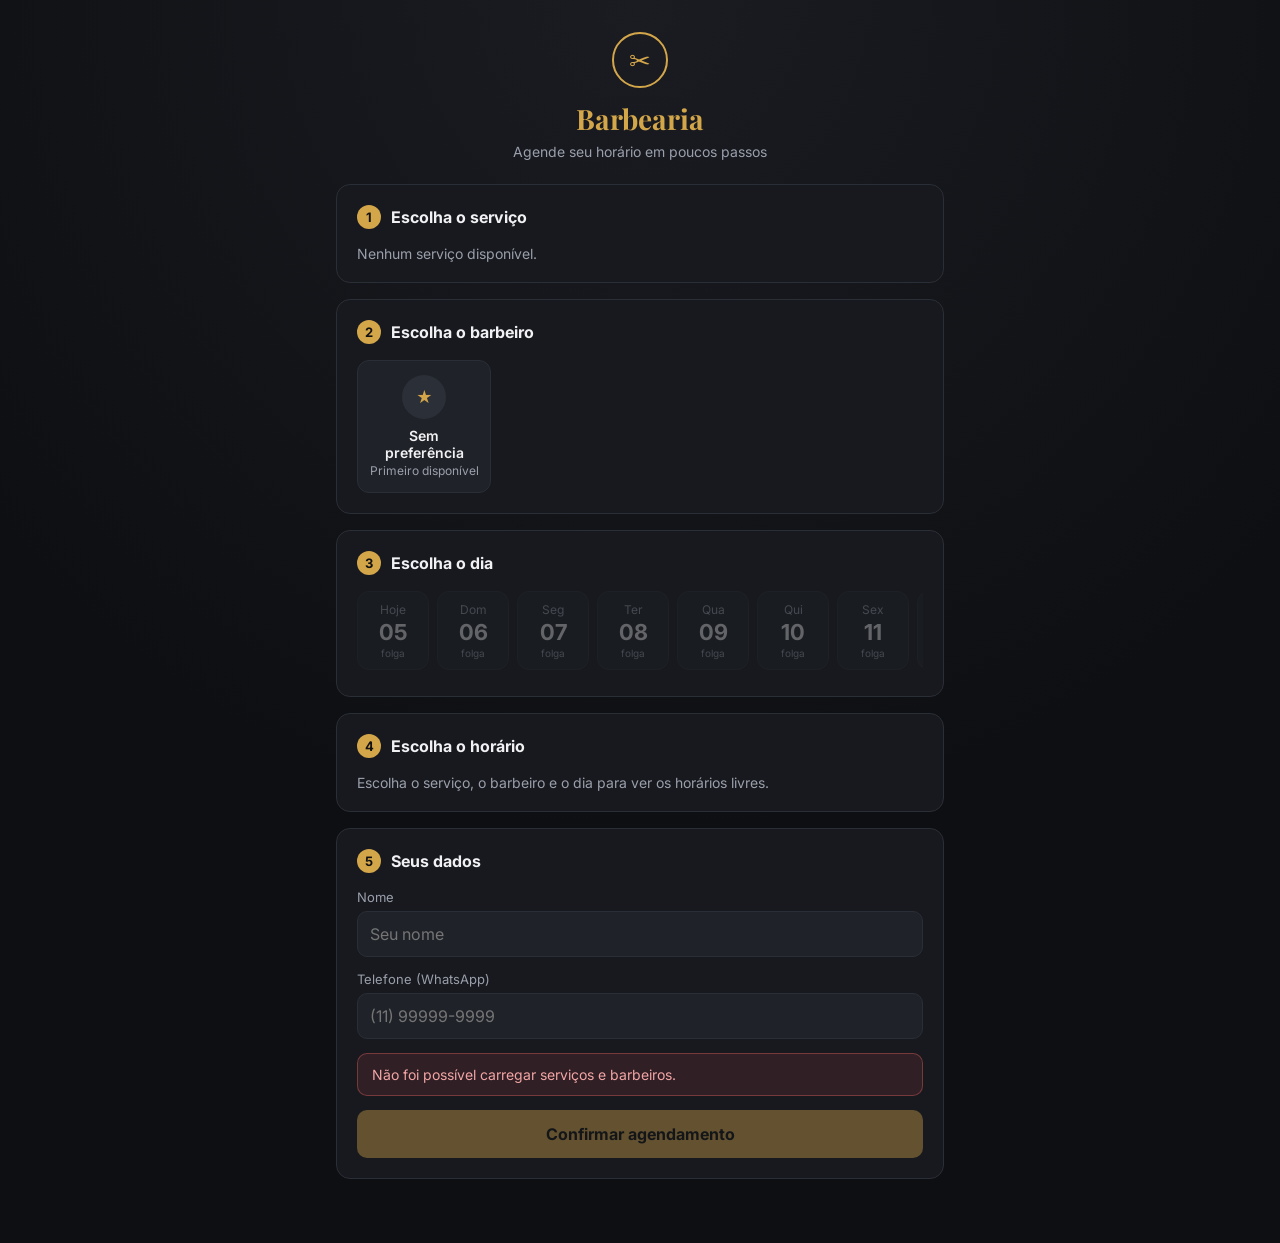
==== frontend/index.html @ d9216c3a "feat: initial release - sistema de agendamento barbearia com n8n" ====
<!DOCTYPE html>
<html lang="pt-BR">
<head>
  <meta charset="UTF-8" />
  <meta name="viewport" content="width=device-width, initial-scale=1.0" />
  <title>Agendamento</title>
  <link rel="preconnect" href="https://fonts.googleapis.com" />
  <link href="https://fonts.googleapis.com/css2?family=Inter:wght@400;500;600;700&family=Playfair+Display:wght@700&display=swap" rel="stylesheet" />
  <link rel="stylesheet" href="styles.css" />
</head>
<body>
  <main class="app">
    <header class="header">
      <div class="logo" aria-hidden="true">✂</div>
      <h1 id="shopName">Barbearia</h1>
      <p class="subtitle">Agende seu horário em poucos passos</p>
    </header>

    <div id="mockBanner" class="banner hidden">
      Modo demonstração: dados de exemplo, nada é gravado na agenda.
    </div>

    <section id="bookingView">
      <div class="card">
        <h2><span class="step">1</span> Escolha o serviço</h2>
        <div id="serviceList" class="service-list" role="radiogroup" aria-label="Serviço">
          <div class="skeleton skeleton-service"></div>
          <div class="skeleton skeleton-service"></div>
        </div>
      </div>

      <div class="card">
        <h2><span class="step">2</span> Escolha o barbeiro</h2>
        <div id="barberList" class="barber-list" role="radiogroup" aria-label="Barbeiro">
          <div class="skeleton skeleton-barber"></div>
          <div class="skeleton skeleton-barber"></div>
          <div class="skeleton skeleton-barber"></div>
        </div>
      </div>

      <div class="card">
        <h2><span class="step">3</span> Escolha o dia</h2>
        <div id="dayList" class="day-list" role="radiogroup" aria-label="Dia"></div>
      </div>

      <div class="card">
        <h2><span class="step">4</span> Escolha o horário</h2>
        <div id="slotArea">
          <p class="hint">Escolha o serviço, o barbeiro e o dia para ver os horários livres.</p>
        </div>
      </div>

      <form id="customerForm" class="card" novalidate>
        <h2><span class="step">5</span> Seus dados</h2>
        <label class="field">
          <span>Nome</span>
          <input id="name" type="text" autocomplete="name" placeholder="Seu nome" required />
        </label>
        <label class="field">
          <span>Telefone (WhatsApp)</span>
          <input id="phone" type="tel" autocomplete="tel" inputmode="numeric" placeholder="(11) 99999-9999" required />
        </label>

        <div id="summary" class="summary hidden"></div>
        <div id="formError" class="alert alert-error hidden" role="alert"></div>
        <div id="suggestions" class="alert alert-warn hidden" role="alert"></div>

        <button id="submitBtn" type="submit" class="btn-primary" disabled>Confirmar agendamento</button>
      </form>
    </section>

    <section id="successView" class="card success hidden" aria-live="polite">
      <div class="success-icon">✓</div>
      <h2>Agendamento confirmado!</h2>
      <dl id="successDetails" class="details"></dl>
      <p class="hint">Guarde o código do agendamento caso precise remarcar ou cancelar.</p>
      <button id="newBookingBtn" type="button" class="btn-secondary">Fazer outro agendamento</button>
    </section>

    <footer class="footer" id="footerInfo"></footer>
  </main>

  <script src="config.js"></script>
  <script src="app.js"></script>
</body>
</html>
---- frontend/styles.css ----
:root {
  --bg: #0e0f12;
  --card: #17191e;
  --card-2: #1f2228;
  --border: #2a2e36;
  --text: #f1f1f3;
  --muted: #9a9fab;
  --gold: #d4a64a;
  --gold-soft: rgba(212, 166, 74, 0.14);
  --danger: #e25c5c;
  --warn: #e8b04b;
  --ok: #4cc38a;
  --radius: 14px;
}

* {
  box-sizing: border-box;
}

body {
  margin: 0;
  background: radial-gradient(circle at top, #1a1c22 0%, var(--bg) 60%);
  color: var(--text);
  font-family: 'Inter', system-ui, sans-serif;
  min-height: 100vh;
}

.app {
  max-width: 640px;
  margin: 0 auto;
  padding: 32px 16px 48px;
}

.header {
  text-align: center;
  margin-bottom: 24px;
}

.logo {
  width: 56px;
  height: 56px;
  margin: 0 auto 12px;
  display: grid;
  place-items: center;
  border-radius: 50%;
  border: 2px solid var(--gold);
  color: var(--gold);
  font-size: 26px;
}

.header h1 {
  font-family: 'Playfair Display', serif;
  font-size: 28px;
  margin: 0;
  color: var(--gold);
}

.subtitle {
  color: var(--muted);
  margin: 6px 0 0;
  font-size: 14px;
}

.banner {
  background: var(--gold-soft);
  border: 1px dashed var(--gold);
  color: var(--gold);
  padding: 10px 14px;
  border-radius: 10px;
  font-size: 13px;
  text-align: center;
  margin-bottom: 16px;
}

.card {
  background: var(--card);
  border: 1px solid var(--border);
  border-radius: var(--radius);
  padding: 20px;
  margin-bottom: 16px;
}

.card h2 {
  font-size: 16px;
  margin: 0 0 16px;
  display: flex;
  align-items: center;
  gap: 10px;
}

.step {
  width: 24px;
  height: 24px;
  border-radius: 50%;
  background: var(--gold);
  color: #111;
  font-size: 13px;
  font-weight: 700;
  display: inline-grid;
  place-items: center;
}

.service-list {
  display: grid;
  gap: 8px;
}

.service {
  display: flex;
  justify-content: space-between;
  align-items: center;
  gap: 12px;
  background: var(--card-2);
  border: 1px solid var(--border);
  border-radius: 12px;
  padding: 12px 14px;
  color: var(--text);
  cursor: pointer;
  font: inherit;
  text-align: left;
  transition: border-color 0.15s, background 0.15s;
}

.service:hover {
  border-color: var(--gold);
}

.service .s-name {
  font-weight: 600;
}

.service .s-dur {
  color: var(--muted);
  font-size: 12px;
  margin-top: 2px;
}

.service .s-price {
  color: var(--gold);
  font-weight: 700;
  white-space: nowrap;
}

.service[aria-checked="true"] {
  border-color: var(--gold);
  background: var(--gold-soft);
}

.barber-list {
  display: grid;
  grid-template-columns: repeat(auto-fill, minmax(130px, 1fr));
  gap: 10px;
}

.barber {
  background: var(--card-2);
  border: 1px solid var(--border);
  border-radius: 12px;
  padding: 14px 10px;
  color: var(--text);
  cursor: pointer;
  text-align: center;
  font: inherit;
  transition: border-color 0.15s, background 0.15s;
}

.barber:hover {
  border-color: var(--gold);
}

.barber .avatar {
  width: 44px;
  height: 44px;
  border-radius: 50%;
  margin: 0 auto 8px;
  display: grid;
  place-items: center;
  font-weight: 700;
  background: #2b2f37;
  color: var(--gold);
}

.barber .name {
  font-weight: 600;
  font-size: 14px;
}

.barber .desc {
  color: var(--muted);
  font-size: 12px;
  margin-top: 2px;
}

.barber[aria-checked="true"] {
  border-color: var(--gold);
  background: var(--gold-soft);
}

.day-list {
  display: flex;
  gap: 8px;
  overflow-x: auto;
  padding-bottom: 6px;
  scroll-snap-type: x mandatory;
}

.day {
  flex: 0 0 72px;
  scroll-snap-align: start;
  background: var(--card-2);
  border: 1px solid var(--border);
  border-radius: 12px;
  padding: 10px 6px;
  color: var(--text);
  cursor: pointer;
  text-align: center;
  font: inherit;
  transition: border-color 0.15s, background 0.15s;
}

.day .wd {
  font-size: 12px;
  color: var(--muted);
  text-transform: capitalize;
}

.day .dn {
  font-size: 22px;
  font-weight: 700;
  margin: 2px 0;
}

.day .mo {
  font-size: 12px;
  color: var(--muted);
  text-transform: capitalize;
}

.day:hover:not(:disabled) {
  border-color: var(--gold);
}

.day[aria-checked="true"] {
  border-color: var(--gold);
  background: var(--gold);
  color: #111;
}

.day[aria-checked="true"] .wd,
.day[aria-checked="true"] .mo {
  color: #111;
}

.day:disabled {
  opacity: 0.35;
  cursor: not-allowed;
}

.day .closed {
  font-size: 10px;
  color: var(--muted);
}

.slot-grid {
  display: grid;
  grid-template-columns: repeat(auto-fill, minmax(84px, 1fr));
  gap: 8px;
}

.slot {
  background: var(--card-2);
  border: 1px solid var(--border);
  border-radius: 10px;
  padding: 10px 4px;
  color: var(--text);
  cursor: pointer;
  font: inherit;
  font-weight: 600;
  transition: border-color 0.15s, background 0.15s;
}

.slot small {
  display: block;
  font-weight: 400;
  color: var(--muted);
  font-size: 11px;
  margin-top: 2px;
}

.slot:hover {
  border-color: var(--gold);
}

.slot[aria-checked="true"] {
  background: var(--gold);
  border-color: var(--gold);
  color: #111;
}

.slot[aria-checked="true"] small {
  color: #111;
}

.slot-group-title {
  color: var(--muted);
  font-size: 12px;
  text-transform: uppercase;
  letter-spacing: 0.06em;
  margin: 12px 0 8px;
}

.slot-group-title:first-child {
  margin-top: 0;
}

.hint {
  color: var(--muted);
  font-size: 14px;
  margin: 0;
}

.field {
  display: block;
  margin-bottom: 14px;
}

.field span {
  display: block;
  font-size: 13px;
  color: var(--muted);
  margin-bottom: 6px;
}

.field input,
.field select {
  width: 100%;
  background: var(--card-2);
  border: 1px solid var(--border);
  border-radius: 10px;
  padding: 12px;
  color: var(--text);
  font: inherit;
  outline: none;
  transition: border-color 0.15s;
}

.field input:focus,
.field select:focus {
  border-color: var(--gold);
}

.field input.invalid {
  border-color: var(--danger);
}

.summary {
  background: var(--card-2);
  border: 1px solid var(--border);
  border-radius: 10px;
  padding: 12px 14px;
  font-size: 14px;
  margin-bottom: 14px;
  line-height: 1.6;
}

.summary strong {
  color: var(--gold);
}

.alert {
  border-radius: 10px;
  padding: 12px 14px;
  font-size: 14px;
  margin-bottom: 14px;
}

.alert-error {
  background: rgba(226, 92, 92, 0.12);
  border: 1px solid rgba(226, 92, 92, 0.4);
  color: #f3a5a5;
}

.alert-warn {
  background: rgba(232, 176, 75, 0.1);
  border: 1px solid rgba(232, 176, 75, 0.4);
  color: #f1cf8f;
}

.alert .suggestion-list {
  display: flex;
  flex-wrap: wrap;
  gap: 8px;
  margin-top: 10px;
}

.alert .suggestion {
  background: transparent;
  border: 1px solid var(--warn);
  color: var(--warn);
  border-radius: 8px;
  padding: 8px 10px;
  cursor: pointer;
  font: inherit;
  font-size: 13px;
}

.alert .suggestion:hover {
  background: rgba(232, 176, 75, 0.15);
}

.btn-primary,
.btn-secondary {
  width: 100%;
  padding: 14px;
  border-radius: 10px;
  font: inherit;
  font-weight: 700;
  cursor: pointer;
  transition: opacity 0.15s, background 0.15s;
}

.btn-primary {
  background: var(--gold);
  color: #111;
  border: none;
}

.btn-primary:disabled {
  opacity: 0.4;
  cursor: not-allowed;
}

.btn-secondary {
  background: transparent;
  color: var(--gold);
  border: 1px solid var(--gold);
}

.success {
  text-align: center;
}

.success-icon {
  width: 64px;
  height: 64px;
  border-radius: 50%;
  margin: 0 auto 12px;
  background: rgba(76, 195, 138, 0.15);
  color: var(--ok);
  font-size: 32px;
  display: grid;
  place-items: center;
}

.details {
  display: grid;
  grid-template-columns: auto 1fr;
  gap: 8px 16px;
  text-align: left;
  margin: 20px 0;
}

.details dt {
  color: var(--muted);
  font-size: 14px;
}

.details dd {
  margin: 0;
  font-weight: 600;
  word-break: break-all;
}

.footer {
  text-align: center;
  color: var(--muted);
  font-size: 12px;
  margin-top: 8px;
}

.skeleton {
  background: linear-gradient(90deg, #1f2228 25%, #282c33 50%, #1f2228 75%);
  background-size: 200% 100%;
  animation: shimmer 1.2s infinite;
  border-radius: 10px;
}

.skeleton-service {
  height: 58px;
}

.skeleton-barber {
  height: 96px;
}

.skeleton-slot {
  height: 42px;
}

@keyframes shimmer {
  to {
    background-position: -200% 0;
  }
}

.hidden {
  display: none !important;
}
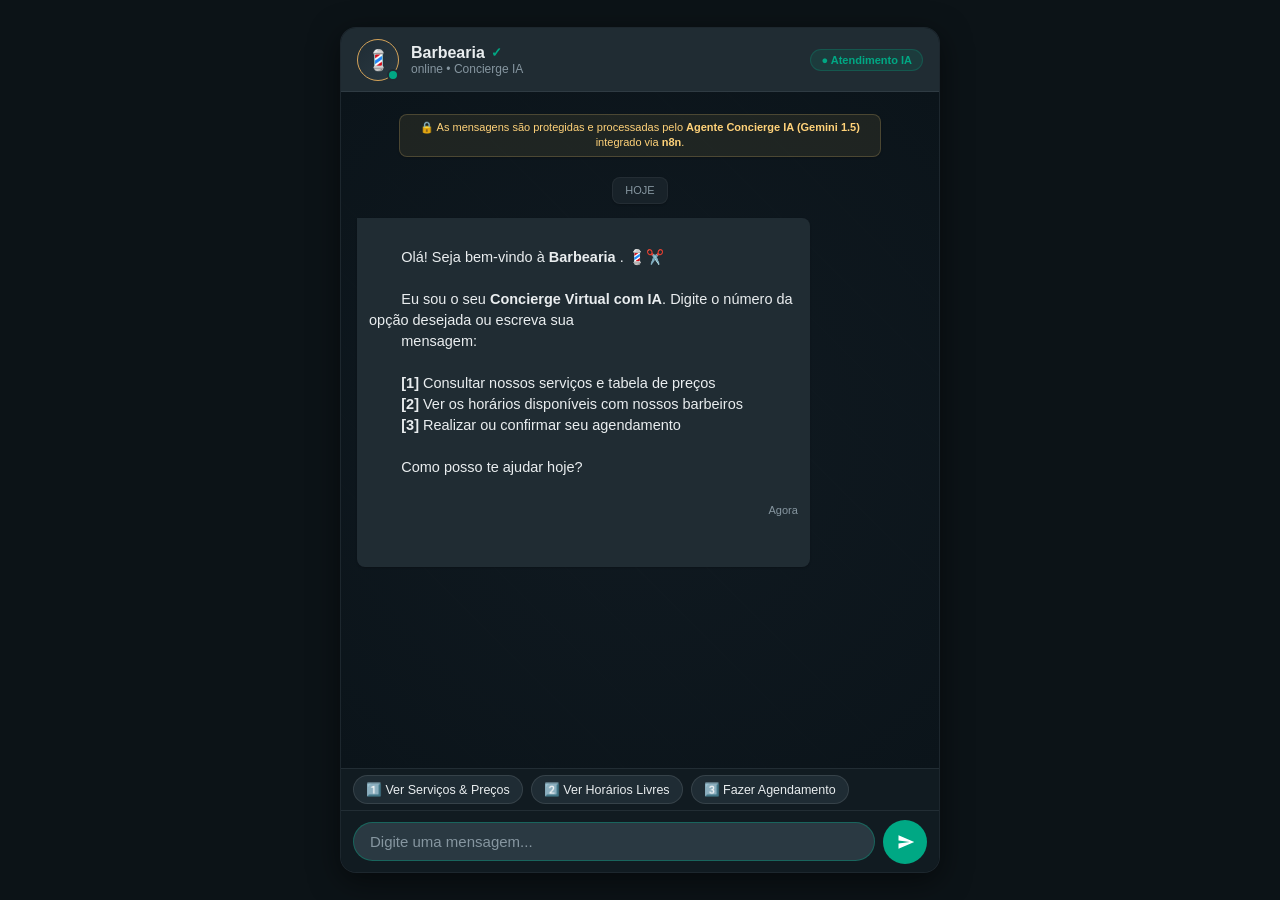
==== commit f3c5994a: "feat: reformulacao completa do sistema com IA Generativa, n8n, 8 capturas e documentacao tecnica" ====
--- a/frontend/index.html
+++ b/frontend/index.html
@@ -1,86 +1,84 @@
 <!DOCTYPE html>
 <html lang="pt-BR">
+
 <head>
   <meta charset="UTF-8" />
-  <meta name="viewport" content="width=device-width, initial-scale=1.0" />
-  <title>Agendamento</title>
-  <link rel="preconnect" href="https://fonts.googleapis.com" />
-  <link href="https://fonts.googleapis.com/css2?family=Inter:wght@400;500;600;700&family=Playfair+Display:wght@700&display=swap" rel="stylesheet" />
+  <meta name="viewport" content="width=device-width, initial-scale=1.0, maximum-scale=1.0, user-scalable=no" />
+  <title>Barbearia • Atendente WhatsApp IA</title>
   <link rel="stylesheet" href="styles.css" />
 </head>
+
 <body>
-  <main class="app">
-    <header class="header">
-      <div class="logo" aria-hidden="true">✂</div>
-      <h1 id="shopName">Barbearia</h1>
-      <p class="subtitle">Agende seu horário em poucos passos</p>
+  <div class="chat-app">
+    <!-- Header estilo WhatsApp Web -->
+    <header class="chat-header">
+      <div class="header-left">
+        <div class="avatar-container">
+          <div class="avatar">💈</div>
+          <span class="online-badge" title="Online"></span>
+        </div>
+        <div class="contact-info">
+          <span class="contact-name">
+            Barbearia
+            <span class="verified-icon" title="Conta Comercial Verificada">✓</span>
+          </span>
+          <span id="contactStatus" class="contact-status">online • Concierge IA</span>
+        </div>
+      </div>
+      <div class="header-right">
+        <span class="status-pill">● Atendimento IA</span>
+      </div>
     </header>
 
-    <div id="mockBanner" class="banner hidden">
-      Modo demonstração: dados de exemplo, nada é gravado na agenda.
+    <!-- Área de Mensagens -->
+    <main id="chatMessages" class="chat-messages" aria-live="polite">
+      <!-- Badge de Segurança -->
+      <div class="system-badge security-badge">
+        🔒 As mensagens são protegidas e processadas pelo <strong>Agente Concierge IA (Gemini 1.5)</strong> integrado
+        via <strong>n8n</strong>.
+      </div>
+
+      <div class="system-badge">HOJE</div>
+
+      <!-- Mensagem Inicial do Agente -->
+      <div class="message-bubble message-incoming">
+        Olá! Seja bem-vindo à <strong>Barbearia </strong>. 💈✂️
+
+        Eu sou o seu <strong>Concierge Virtual com IA</strong>. Digite o número da opção desejada ou escreva sua
+        mensagem:
+
+        <strong>[1]</strong> Consultar nossos serviços e tabela de preços
+        <strong>[2]</strong> Ver os horários disponíveis com nossos barbeiros
+        <strong>[3]</strong> Realizar ou confirmar seu agendamento
+
+        Como posso te ajudar hoje?
+        <div class="message-meta">
+          <span class="msg-time">Agora</span>
+        </div>
+      </div>
+    </main>
+
+    <!-- Sugestões de Respostas Rápidas (Chips) -->
+    <div class="quick-chips-container" id="quickChips">
+      <button class="chip-btn" data-text="1">1️⃣ Ver Serviços & Preços</button>
+      <button class="chip-btn" data-text="2">2️⃣ Ver Horários Livres</button>
+      <button class="chip-btn" data-text="3">3️⃣ Fazer Agendamento</button>
     </div>
 
-    <section id="bookingView">
-      <div class="card">
-        <h2><span class="step">1</span> Escolha o serviço</h2>
-        <div id="serviceList" class="service-list" role="radiogroup" aria-label="Serviço">
-          <div class="skeleton skeleton-service"></div>
-          <div class="skeleton skeleton-service"></div>
-        </div>
-      </div>
-
-      <div class="card">
-        <h2><span class="step">2</span> Escolha o barbeiro</h2>
-        <div id="barberList" class="barber-list" role="radiogroup" aria-label="Barbeiro">
-          <div class="skeleton skeleton-barber"></div>
-          <div class="skeleton skeleton-barber"></div>
-          <div class="skeleton skeleton-barber"></div>
-        </div>
-      </div>
-
-      <div class="card">
-        <h2><span class="step">3</span> Escolha o dia</h2>
-        <div id="dayList" class="day-list" role="radiogroup" aria-label="Dia"></div>
-      </div>
-
-      <div class="card">
-        <h2><span class="step">4</span> Escolha o horário</h2>
-        <div id="slotArea">
-          <p class="hint">Escolha o serviço, o barbeiro e o dia para ver os horários livres.</p>
-        </div>
-      </div>
-
-      <form id="customerForm" class="card" novalidate>
-        <h2><span class="step">5</span> Seus dados</h2>
-        <label class="field">
-          <span>Nome</span>
-          <input id="name" type="text" autocomplete="name" placeholder="Seu nome" required />
-        </label>
-        <label class="field">
-          <span>Telefone (WhatsApp)</span>
-          <input id="phone" type="tel" autocomplete="tel" inputmode="numeric" placeholder="(11) 99999-9999" required />
-        </label>
-
-        <div id="summary" class="summary hidden"></div>
-        <div id="formError" class="alert alert-error hidden" role="alert"></div>
-        <div id="suggestions" class="alert alert-warn hidden" role="alert"></div>
-
-        <button id="submitBtn" type="submit" class="btn-primary" disabled>Confirmar agendamento</button>
-      </form>
-    </section>
-
-    <section id="successView" class="card success hidden" aria-live="polite">
-      <div class="success-icon">✓</div>
-      <h2>Agendamento confirmado!</h2>
-      <dl id="successDetails" class="details"></dl>
-      <p class="hint">Guarde o código do agendamento caso precise remarcar ou cancelar.</p>
-      <button id="newBookingBtn" type="button" class="btn-secondary">Fazer outro agendamento</button>
-    </section>
-
-    <footer class="footer" id="footerInfo"></footer>
-  </main>
+    <!-- Área de Input da Mensagem -->
+    <footer class="chat-input-area">
+      <input type="text" id="chatInput" class="chat-input" placeholder="Digite uma mensagem..." autocomplete="off"
+        maxlength="500" />
+      <button id="sendBtn" class="send-btn" aria-label="Enviar mensagem">
+        <svg viewBox="0 0 24 24">
+          <path d="M2.01 21L23 12 2.01 3 2 10l15 2-15 2z"></path>
+        </svg>
+      </button>
+    </footer>
+  </div>
 
   <script src="config.js"></script>
   <script src="app.js"></script>
 </body>
-</html>
+
+</html>
--- a/frontend/styles.css
+++ b/frontend/styles.css
@@ -1,508 +1,369 @@
+/* WhatsApp Web Dark Theme */
 :root {
-  --bg: #0e0f12;
-  --card: #17191e;
-  --card-2: #1f2228;
-  --border: #2a2e36;
-  --text: #f1f1f3;
-  --muted: #9a9fab;
-  --gold: #d4a64a;
-  --gold-soft: rgba(212, 166, 74, 0.14);
-  --danger: #e25c5c;
-  --warn: #e8b04b;
-  --ok: #4cc38a;
-  --radius: 14px;
+  --wa-bg: #0c1317;
+  --wa-chat-bg: #0b141a;
+  --wa-header: #202c33;
+  --wa-panel-bg: #111b21;
+  --wa-incoming: #202c33;
+  --wa-outgoing: #005c4b;
+  --wa-text: #e9edef;
+  --wa-text-muted: #8696a0;
+  --wa-accent: #00a884;
+  --wa-gold: #d4a359;
+  --wa-blue-check: #53bdeb;
+  --wa-border: rgba(134, 150, 160, 0.15);
+  --wa-input-bg: #2a3942;
+  --wa-badge-bg: #182229;
 }
 
 * {
   box-sizing: border-box;
+  margin: 0;
+  padding: 0;
 }
 
 body {
-  margin: 0;
-  background: radial-gradient(circle at top, #1a1c22 0%, var(--bg) 60%);
-  color: var(--text);
-  font-family: 'Inter', system-ui, sans-serif;
-  min-height: 100vh;
-}
-
-.app {
-  max-width: 640px;
-  margin: 0 auto;
-  padding: 32px 16px 48px;
-}
-
-.header {
+  font-family: -apple-system, BlinkMacSystemFont, "Segoe UI", Roboto, Helvetica, Arial, sans-serif;
+  background-color: var(--wa-bg);
+  color: var(--wa-text);
+  height: 100vh;
+  display: flex;
+  justify-content: center;
+  align-items: center;
+  overflow: hidden;
+}
+
+.chat-app {
+  width: 100%;
+  max-width: 600px;
+  height: 100vh;
+  display: flex;
+  flex-direction: column;
+  background: var(--wa-chat-bg);
+  box-shadow: 0 8px 30px rgba(0, 0, 0, 0.5);
+  position: relative;
+}
+
+@media (min-width: 650px) {
+  .chat-app {
+    height: 94vh;
+    border-radius: 16px;
+    overflow: hidden;
+    border: 1px solid var(--wa-border);
+  }
+}
+
+/* Header */
+.chat-header {
+  height: 64px;
+  background: var(--wa-header);
+  display: flex;
+  align-items: center;
+  justify-content: space-between;
+  padding: 0 16px;
+  border-bottom: 1px solid var(--wa-border);
+  z-index: 10;
+}
+
+.header-left {
+  display: flex;
+  align-items: center;
+  gap: 12px;
+}
+
+.avatar-container {
+  position: relative;
+}
+
+.avatar {
+  width: 42px;
+  height: 42px;
+  border-radius: 50%;
+  background: linear-gradient(135deg, #1f2c34, #2a3942);
+  border: 1px solid var(--wa-gold);
+  display: flex;
+  align-items: center;
+  justify-content: center;
+  font-size: 20px;
+}
+
+.online-badge {
+  position: absolute;
+  bottom: 0;
+  right: 0;
+  width: 12px;
+  height: 12px;
+  background: var(--wa-accent);
+  border-radius: 50%;
+  border: 2px solid var(--wa-header);
+}
+
+.contact-info {
+  display: flex;
+  flex-direction: column;
+}
+
+.contact-name {
+  font-size: 16px;
+  font-weight: 600;
+  color: var(--wa-text);
+  display: flex;
+  align-items: center;
+  gap: 6px;
+}
+
+.verified-icon {
+  color: var(--wa-accent);
+  font-size: 13px;
+}
+
+.contact-status {
+  font-size: 12px;
+  color: var(--wa-text-muted);
+  transition: color 0.2s;
+}
+
+.contact-status.typing {
+  color: var(--wa-accent);
+  font-weight: 600;
+}
+
+.header-right {
+  display: flex;
+  align-items: center;
+  gap: 8px;
+}
+
+.status-pill {
+  font-size: 11px;
+  font-weight: 600;
+  color: var(--wa-accent);
+  background: rgba(0, 168, 132, 0.12);
+  padding: 4px 10px;
+  border-radius: 12px;
+  border: 1px solid rgba(0, 168, 132, 0.25);
+  display: inline-flex;
+  align-items: center;
+  gap: 5px;
+}
+
+/* Chat Messages Area */
+.chat-messages {
+  flex: 1;
+  overflow-y: auto;
+  padding: 16px 16px 8px;
+  display: flex;
+  flex-direction: column;
+  gap: 8px;
+  background: 
+    radial-gradient(circle at 50% 50%, rgba(20, 30, 38, 0.6) 0%, rgba(11, 20, 26, 0.95) 100%),
+    repeating-linear-gradient(45deg, rgba(255,255,255,0.015) 0, rgba(255,255,255,0.015) 1px, transparent 0, transparent 50px);
+}
+
+.chat-messages::-webkit-scrollbar {
+  width: 6px;
+}
+
+.chat-messages::-webkit-scrollbar-thumb {
+  background: rgba(255, 255, 255, 0.15);
+  border-radius: 3px;
+}
+
+/* Day & Security Badges */
+.system-badge {
+  align-self: center;
+  background: var(--wa-badge-bg);
+  color: var(--wa-text-muted);
+  font-size: 11px;
+  padding: 5px 12px;
+  border-radius: 8px;
   text-align: center;
-  margin-bottom: 24px;
-}
-
-.logo {
-  width: 56px;
-  height: 56px;
-  margin: 0 auto 12px;
-  display: grid;
-  place-items: center;
+  margin: 6px 0;
+  box-shadow: 0 1px 2px rgba(0, 0, 0, 0.2);
+  border: 1px solid rgba(255, 255, 255, 0.05);
+  max-width: 85%;
+  line-height: 1.4;
+}
+
+.security-badge {
+  color: #ffd279;
+  background: rgba(255, 210, 121, 0.08);
+  border: 1px solid rgba(255, 210, 121, 0.2);
+}
+
+/* Message Bubbles */
+.message-bubble {
+  max-width: 80%;
+  padding: 8px 12px 6px;
+  border-radius: 8px;
+  font-size: 14.5px;
+  line-height: 1.45;
+  position: relative;
+  word-wrap: break-word;
+  white-space: pre-wrap;
+  animation: fadeIn 0.15s ease-out;
+  box-shadow: 0 1px 2px rgba(0, 0, 0, 0.2);
+}
+
+@keyframes fadeIn {
+  from { opacity: 0; transform: translateY(4px); }
+  to { opacity: 1; transform: translateY(0); }
+}
+
+.message-incoming {
+  align-self: flex-start;
+  background: var(--wa-incoming);
+  color: var(--wa-text);
+  border-top-left-radius: 0;
+}
+
+.message-outgoing {
+  align-self: flex-end;
+  background: var(--wa-outgoing);
+  color: var(--wa-text);
+  border-top-right-radius: 0;
+}
+
+.message-meta {
+  display: flex;
+  align-items: center;
+  justify-content: flex-end;
+  gap: 4px;
+  margin-top: 4px;
+  font-size: 11px;
+  color: var(--wa-text-muted);
+}
+
+.check-icon {
+  font-size: 13px;
+  color: var(--wa-blue-check);
+  font-weight: bold;
+}
+
+/* Quick Suggestion Chips */
+.quick-chips-container {
+  padding: 6px 12px;
+  display: flex;
+  gap: 8px;
+  overflow-x: auto;
+  white-space: nowrap;
+  background: var(--wa-panel-bg);
+  border-top: 1px solid var(--wa-border);
+}
+
+.quick-chips-container::-webkit-scrollbar {
+  display: none;
+}
+
+.chip-btn {
+  background: #1f2c34;
+  border: 1px solid rgba(255, 255, 255, 0.1);
+  color: var(--wa-text);
+  padding: 6px 12px;
+  border-radius: 16px;
+  font-size: 12.5px;
+  cursor: pointer;
+  transition: all 0.2s;
+  flex-shrink: 0;
+  display: flex;
+  align-items: center;
+  gap: 6px;
+}
+
+.chip-btn:hover {
+  background: #2a3942;
+  border-color: var(--wa-accent);
+  color: var(--wa-accent);
+}
+
+/* Typing Indicator */
+.typing-bubble {
+  align-self: flex-start;
+  background: var(--wa-incoming);
+  padding: 10px 14px;
+  border-radius: 12px;
+  border-top-left-radius: 0;
+  display: flex;
+  align-items: center;
+  gap: 4px;
+}
+
+.typing-dot {
+  width: 7px;
+  height: 7px;
   border-radius: 50%;
-  border: 2px solid var(--gold);
-  color: var(--gold);
-  font-size: 26px;
-}
-
-.header h1 {
-  font-family: 'Playfair Display', serif;
-  font-size: 28px;
-  margin: 0;
-  color: var(--gold);
-}
-
-.subtitle {
-  color: var(--muted);
-  margin: 6px 0 0;
-  font-size: 14px;
-}
-
-.banner {
-  background: var(--gold-soft);
-  border: 1px dashed var(--gold);
-  color: var(--gold);
-  padding: 10px 14px;
-  border-radius: 10px;
-  font-size: 13px;
-  text-align: center;
-  margin-bottom: 16px;
-}
-
-.card {
-  background: var(--card);
-  border: 1px solid var(--border);
-  border-radius: var(--radius);
-  padding: 20px;
-  margin-bottom: 16px;
-}
-
-.card h2 {
-  font-size: 16px;
-  margin: 0 0 16px;
-  display: flex;
-  align-items: center;
-  gap: 10px;
-}
-
-.step {
-  width: 24px;
-  height: 24px;
-  border-radius: 50%;
-  background: var(--gold);
-  color: #111;
-  font-size: 13px;
-  font-weight: 700;
-  display: inline-grid;
-  place-items: center;
-}
-
-.service-list {
-  display: grid;
+  background: var(--wa-text-muted);
+  animation: typing 1.4s infinite ease-in-out;
+}
+
+.typing-dot:nth-child(1) { animation-delay: 0s; }
+.typing-dot:nth-child(2) { animation-delay: 0.2s; }
+.typing-dot:nth-child(3) { animation-delay: 0.4s; }
+
+@keyframes typing {
+  0%, 60%, 100% { transform: translateY(0); opacity: 0.4; }
+  30% { transform: translateY(-5px); opacity: 1; }
+}
+
+/* Input Area */
+.chat-input-area {
+  min-height: 62px;
+  background: var(--wa-panel-bg);
+  display: flex;
+  align-items: center;
+  padding: 8px 12px;
   gap: 8px;
-}
-
-.service {
-  display: flex;
-  justify-content: space-between;
-  align-items: center;
-  gap: 12px;
-  background: var(--card-2);
-  border: 1px solid var(--border);
-  border-radius: 12px;
-  padding: 12px 14px;
-  color: var(--text);
-  cursor: pointer;
-  font: inherit;
-  text-align: left;
-  transition: border-color 0.15s, background 0.15s;
-}
-
-.service:hover {
-  border-color: var(--gold);
-}
-
-.service .s-name {
-  font-weight: 600;
-}
-
-.service .s-dur {
-  color: var(--muted);
-  font-size: 12px;
-  margin-top: 2px;
-}
-
-.service .s-price {
-  color: var(--gold);
-  font-weight: 700;
-  white-space: nowrap;
-}
-
-.service[aria-checked="true"] {
-  border-color: var(--gold);
-  background: var(--gold-soft);
-}
-
-.barber-list {
-  display: grid;
-  grid-template-columns: repeat(auto-fill, minmax(130px, 1fr));
-  gap: 10px;
-}
-
-.barber {
-  background: var(--card-2);
-  border: 1px solid var(--border);
-  border-radius: 12px;
-  padding: 14px 10px;
-  color: var(--text);
-  cursor: pointer;
-  text-align: center;
-  font: inherit;
-  transition: border-color 0.15s, background 0.15s;
-}
-
-.barber:hover {
-  border-color: var(--gold);
-}
-
-.barber .avatar {
+  border-top: 1px solid var(--wa-border);
+}
+
+.chat-input {
+  flex: 1;
+  background: var(--wa-input-bg);
+  border: 1px solid transparent;
+  border-radius: 20px;
+  padding: 10px 16px;
+  color: var(--wa-text);
+  font-size: 15px;
+  outline: none;
+  transition: border-color 0.2s;
+}
+
+.chat-input::placeholder {
+  color: var(--wa-text-muted);
+}
+
+.chat-input:focus {
+  border-color: rgba(0, 168, 132, 0.4);
+}
+
+.send-btn {
   width: 44px;
   height: 44px;
   border-radius: 50%;
-  margin: 0 auto 8px;
-  display: grid;
-  place-items: center;
-  font-weight: 700;
-  background: #2b2f37;
-  color: var(--gold);
-}
-
-.barber .name {
-  font-weight: 600;
-  font-size: 14px;
-}
-
-.barber .desc {
-  color: var(--muted);
-  font-size: 12px;
-  margin-top: 2px;
-}
-
-.barber[aria-checked="true"] {
-  border-color: var(--gold);
-  background: var(--gold-soft);
-}
-
-.day-list {
-  display: flex;
-  gap: 8px;
-  overflow-x: auto;
-  padding-bottom: 6px;
-  scroll-snap-type: x mandatory;
-}
-
-.day {
-  flex: 0 0 72px;
-  scroll-snap-align: start;
-  background: var(--card-2);
-  border: 1px solid var(--border);
-  border-radius: 12px;
-  padding: 10px 6px;
-  color: var(--text);
+  background: var(--wa-accent);
+  border: none;
+  color: #fff;
+  display: flex;
+  align-items: center;
+  justify-content: center;
   cursor: pointer;
-  text-align: center;
-  font: inherit;
-  transition: border-color 0.15s, background 0.15s;
-}
-
-.day .wd {
-  font-size: 12px;
-  color: var(--muted);
-  text-transform: capitalize;
-}
-
-.day .dn {
-  font-size: 22px;
-  font-weight: 700;
-  margin: 2px 0;
-}
-
-.day .mo {
-  font-size: 12px;
-  color: var(--muted);
-  text-transform: capitalize;
-}
-
-.day:hover:not(:disabled) {
-  border-color: var(--gold);
-}
-
-.day[aria-checked="true"] {
-  border-color: var(--gold);
-  background: var(--gold);
-  color: #111;
-}
-
-.day[aria-checked="true"] .wd,
-.day[aria-checked="true"] .mo {
-  color: #111;
-}
-
-.day:disabled {
-  opacity: 0.35;
-  cursor: not-allowed;
-}
-
-.day .closed {
-  font-size: 10px;
-  color: var(--muted);
-}
-
-.slot-grid {
-  display: grid;
-  grid-template-columns: repeat(auto-fill, minmax(84px, 1fr));
-  gap: 8px;
-}
-
-.slot {
-  background: var(--card-2);
-  border: 1px solid var(--border);
-  border-radius: 10px;
-  padding: 10px 4px;
-  color: var(--text);
-  cursor: pointer;
-  font: inherit;
-  font-weight: 600;
-  transition: border-color 0.15s, background 0.15s;
-}
-
-.slot small {
-  display: block;
-  font-weight: 400;
-  color: var(--muted);
-  font-size: 11px;
-  margin-top: 2px;
-}
-
-.slot:hover {
-  border-color: var(--gold);
-}
-
-.slot[aria-checked="true"] {
-  background: var(--gold);
-  border-color: var(--gold);
-  color: #111;
-}
-
-.slot[aria-checked="true"] small {
-  color: #111;
-}
-
-.slot-group-title {
-  color: var(--muted);
-  font-size: 12px;
-  text-transform: uppercase;
-  letter-spacing: 0.06em;
-  margin: 12px 0 8px;
-}
-
-.slot-group-title:first-child {
-  margin-top: 0;
-}
-
-.hint {
-  color: var(--muted);
-  font-size: 14px;
-  margin: 0;
-}
-
-.field {
-  display: block;
-  margin-bottom: 14px;
-}
-
-.field span {
-  display: block;
-  font-size: 13px;
-  color: var(--muted);
-  margin-bottom: 6px;
-}
-
-.field input,
-.field select {
-  width: 100%;
-  background: var(--card-2);
-  border: 1px solid var(--border);
-  border-radius: 10px;
-  padding: 12px;
-  color: var(--text);
-  font: inherit;
-  outline: none;
-  transition: border-color 0.15s;
-}
-
-.field input:focus,
-.field select:focus {
-  border-color: var(--gold);
-}
-
-.field input.invalid {
-  border-color: var(--danger);
-}
-
-.summary {
-  background: var(--card-2);
-  border: 1px solid var(--border);
-  border-radius: 10px;
-  padding: 12px 14px;
-  font-size: 14px;
-  margin-bottom: 14px;
-  line-height: 1.6;
-}
-
-.summary strong {
-  color: var(--gold);
-}
-
-.alert {
-  border-radius: 10px;
-  padding: 12px 14px;
-  font-size: 14px;
-  margin-bottom: 14px;
-}
-
-.alert-error {
-  background: rgba(226, 92, 92, 0.12);
-  border: 1px solid rgba(226, 92, 92, 0.4);
-  color: #f3a5a5;
-}
-
-.alert-warn {
-  background: rgba(232, 176, 75, 0.1);
-  border: 1px solid rgba(232, 176, 75, 0.4);
-  color: #f1cf8f;
-}
-
-.alert .suggestion-list {
-  display: flex;
-  flex-wrap: wrap;
-  gap: 8px;
-  margin-top: 10px;
-}
-
-.alert .suggestion {
-  background: transparent;
-  border: 1px solid var(--warn);
-  color: var(--warn);
-  border-radius: 8px;
-  padding: 8px 10px;
-  cursor: pointer;
-  font: inherit;
-  font-size: 13px;
-}
-
-.alert .suggestion:hover {
-  background: rgba(232, 176, 75, 0.15);
-}
-
-.btn-primary,
-.btn-secondary {
-  width: 100%;
-  padding: 14px;
-  border-radius: 10px;
-  font: inherit;
-  font-weight: 700;
-  cursor: pointer;
-  transition: opacity 0.15s, background 0.15s;
-}
-
-.btn-primary {
-  background: var(--gold);
-  color: #111;
-  border: none;
-}
-
-.btn-primary:disabled {
-  opacity: 0.4;
-  cursor: not-allowed;
-}
-
-.btn-secondary {
-  background: transparent;
-  color: var(--gold);
-  border: 1px solid var(--gold);
-}
-
-.success {
-  text-align: center;
-}
-
-.success-icon {
-  width: 64px;
-  height: 64px;
-  border-radius: 50%;
-  margin: 0 auto 12px;
-  background: rgba(76, 195, 138, 0.15);
-  color: var(--ok);
-  font-size: 32px;
-  display: grid;
-  place-items: center;
-}
-
-.details {
-  display: grid;
-  grid-template-columns: auto 1fr;
-  gap: 8px 16px;
-  text-align: left;
-  margin: 20px 0;
-}
-
-.details dt {
-  color: var(--muted);
-  font-size: 14px;
-}
-
-.details dd {
-  margin: 0;
-  font-weight: 600;
-  word-break: break-all;
-}
-
-.footer {
-  text-align: center;
-  color: var(--muted);
-  font-size: 12px;
-  margin-top: 8px;
-}
-
-.skeleton {
-  background: linear-gradient(90deg, #1f2228 25%, #282c33 50%, #1f2228 75%);
-  background-size: 200% 100%;
-  animation: shimmer 1.2s infinite;
-  border-radius: 10px;
-}
-
-.skeleton-service {
-  height: 58px;
-}
-
-.skeleton-barber {
-  height: 96px;
-}
-
-.skeleton-slot {
-  height: 42px;
-}
-
-@keyframes shimmer {
-  to {
-    background-position: -200% 0;
-  }
-}
-
-.hidden {
-  display: none !important;
-}
+  transition: transform 0.15s, background 0.15s;
+  flex-shrink: 0;
+}
+
+.send-btn:hover {
+  background: #00bf96;
+  transform: scale(1.04);
+}
+
+.send-btn:active {
+  transform: scale(0.95);
+}
+
+.send-btn svg {
+  width: 18px;
+  height: 18px;
+  fill: currentColor;
+  margin-left: 2px;
+}
+
